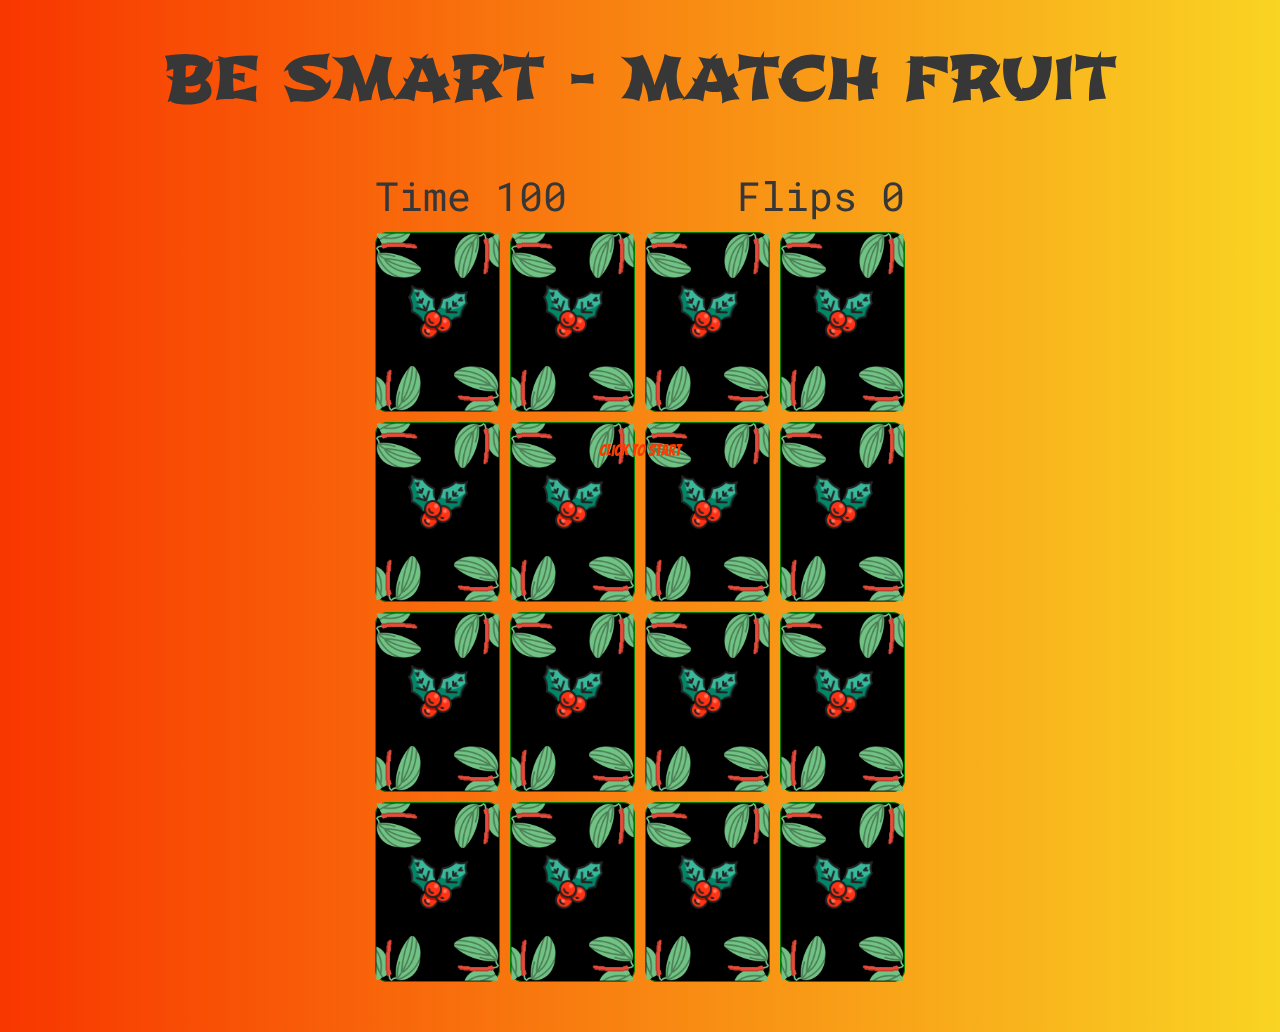
==== BFS/BeSmart/index.html @ 4e8f5250 "transfer from bitbucket" ====
<!DOCTYPE html>
<html lang="en">
    <head>
        <link href="./css/style.css" rel="stylesheet">
        <script src="./js/script.js" async ></script>
        <link href="https://fonts.googleapis.com/css2?family=Bangers&family=Roboto+Mono:wght@500&family=Shojumaru&display=swap" rel="stylesheet">        
        <title>Be smart and match card</title>
    </head>
    <body>
        <h1 class="game-title">BE SMART - MATCH FRUIT</h1>
        <div class="text visible">
            Click to Start
        </div>
        <div id="game-over-text" class="text">
            GAME OVER
            <span class="text-small">PLAY AGAIN</span>
        </div>
        <div id="winner-text" class="text">
            YOU WIN
            <span class="text-small">PLAY AGAIN</span>
        </div>
        <div class="container">
            <div class="info-container">
                <div class="game-info">
                    Time <span id="time-remaining">100</span>
                </div>
                <div class="game-info">
                    Flips <span id="flips">0</span>
                </div>
            </div>
            <div class="card">
                <div class="back-side face-side">
                    <img class="design-card design-card-top-left" src="./assets/Images/sideways.png"> 
                    <img class="design-card design-card-top-right" src="./assets/Images/sideways.png"> 
                    <img class="design-card design-card-bottom-left" src="./assets/Images/sideways.png"> 
                    <img class="design-card design-card-bottom-right" src="./assets/Images/sideways.png"> 
                    <img class="middle" src="./assets/Images/middle.png"> 
                </div>
                <div class="front-side face-side">
                    <img class="design-card design-card-top-left" src="./assets/Images/sideways2.png"> 
                    <img class="design-card design-card-top-right" src="./assets/Images/sideways2.png"> 
                    <img class="design-card design-card-bottom-left" src="./assets/Images/sideways2.png"> 
                    <img class="design-card design-card-bottom-right" src="./assets/Images/sideways2.png"> 
                    <img class="middle" src="./assets/Images/bananas.png"> 
                </div>
            </div>
            <div class="card">
                <div class="back-side face-side">
                    <img class="design-card design-card-top-left" src="./assets/Images/sideways.png"> 
                    <img class="design-card design-card-top-right" src="./assets/Images/sideways.png"> 
                    <img class="design-card design-card-bottom-left" src="./assets/Images/sideways.png"> 
                    <img class="design-card design-card-bottom-right" src="./assets/Images/sideways.png"> 
                    <img class="middle" src="./assets/Images/middle.png"> 
                </div>
                <div class="front-side face-side">
                    <img class="design-card design-card-top-left" src="./assets/Images/sideways2.png"> 
                    <img class="design-card design-card-top-right" src="./assets/Images/sideways2.png"> 
                    <img class="design-card design-card-bottom-left" src="./assets/Images/sideways2.png"> 
                    <img class="design-card design-card-bottom-right" src="./assets/Images/sideways2.png"> 
                    <img class="middle" src="./assets/Images/bananas.png"> 
                </div>
            </div>
            <div class="card">
                <div class="back-side face-side">
                    <img class="design-card design-card-top-left" src="./assets/Images/sideways.png"> 
                    <img class="design-card design-card-top-right" src="./assets/Images/sideways.png"> 
                    <img class="design-card design-card-bottom-left" src="./assets/Images/sideways.png"> 
                    <img class="design-card design-card-bottom-right" src="./assets/Images/sideways.png"> 
                    <img class="middle" src="./assets/Images/middle.png"> 
                </div>
                <div class="front-side face-side">
                    <img class="design-card design-card-top-left" src="./assets/Images/sideways2.png"> 
                    <img class="design-card design-card-top-right" src="./assets/Images/sideways2.png"> 
                    <img class="design-card design-card-bottom-left" src="./assets/Images/sideways2.png"> 
                    <img class="design-card design-card-bottom-right" src="./assets/Images/sideways2.png"> 
                    <img class="middle" src="./assets/Images/apple.png"> 
                </div>
            </div>
            <div class="card">
                <div class="back-side face-side">
                    <img class="design-card design-card-top-left" src="./assets/Images/sideways.png"> 
                    <img class="design-card design-card-top-right" src="./assets/Images/sideways.png"> 
                    <img class="design-card design-card-bottom-left" src="./assets/Images/sideways.png"> 
                    <img class="design-card design-card-bottom-right" src="./assets/Images/sideways.png"> 
                    <img class="middle" src="./assets/Images/middle.png"> 
                </div>
                <div class="front-side face-side">
                    <img class="design-card design-card-top-left" src="./assets/Images/sideways2.png"> 
                    <img class="design-card design-card-top-right" src="./assets/Images/sideways2.png"> 
                    <img class="design-card design-card-bottom-left" src="./assets/Images/sideways2.png"> 
                    <img class="design-card design-card-bottom-right" src="./assets/Images/sideways2.png"> 
                    <img class="middle" src="./assets/Images/apple.png"> 
                </div>
            </div>
            <div class="card">
                <div class="back-side face-side">
                    <img class="design-card design-card-top-left" src="./assets/Images/sideways.png"> 
                    <img class="design-card design-card-top-right" src="./assets/Images/sideways.png"> 
                    <img class="design-card design-card-bottom-left" src="./assets/Images/sideways.png"> 
                    <img class="design-card design-card-bottom-right" src="./assets/Images/sideways.png"> 
                    <img class="middle" src="./assets/Images/middle.png"> 
                </div>
                <div class="front-side face-side">
                    <img class="design-card design-card-top-left" src="./assets/Images/sideways2.png"> 
                    <img class="design-card design-card-top-right" src="./assets/Images/sideways2.png"> 
                    <img class="design-card design-card-bottom-left" src="./assets/Images/sideways2.png"> 
                    <img class="design-card design-card-bottom-right" src="./assets/Images/sideways2.png"> 
                    <img class="middle" src="./assets/Images/grapes.png"> 
                </div>
            </div>
            <div class="card">
                <div class="back-side face-side">
                    <img class="design-card design-card-top-left" src="./assets/Images/sideways.png"> 
                    <img class="design-card design-card-top-right" src="./assets/Images/sideways.png"> 
                    <img class="design-card design-card-bottom-left" src="./assets/Images/sideways.png"> 
                    <img class="design-card design-card-bottom-right" src="./assets/Images/sideways.png"> 
                    <img class="middle" src="./assets/Images/middle.png"> 
                </div>
                <div class="front-side face-side">
                    <img class="design-card design-card-top-left" src="./assets/Images/sideways2.png"> 
                    <img class="design-card design-card-top-right" src="./assets/Images/sideways2.png"> 
                    <img class="design-card design-card-bottom-left" src="./assets/Images/sideways2.png"> 
                    <img class="design-card design-card-bottom-right" src="./assets/Images/sideways2.png"> 
                    <img class="middle" src="./assets/Images/grapes.png"> 
                </div>
            </div>
            <div class="card">
                <div class="back-side face-side">
                    <img class="design-card design-card-top-left" src="./assets/Images/sideways.png"> 
                    <img class="design-card design-card-top-right" src="./assets/Images/sideways.png"> 
                    <img class="design-card design-card-bottom-left" src="./assets/Images/sideways.png"> 
                    <img class="design-card design-card-bottom-right" src="./assets/Images/sideways.png"> 
                    <img class="middle" src="./assets/Images/middle.png"> 
                </div>
                <div class="front-side face-side">
                    <img class="design-card design-card-top-left" src="./assets/Images/sideways2.png"> 
                    <img class="design-card design-card-top-right" src="./assets/Images/sideways2.png"> 
                    <img class="design-card design-card-bottom-left" src="./assets/Images/sideways2.png"> 
                    <img class="design-card design-card-bottom-right" src="./assets/Images/sideways2.png"> 
                    <img class="middle" src="./assets/Images/mango.png"> 
                </div>
            </div>
            <div class="card">
                <div class="back-side face-side">
                    <img class="design-card design-card-top-left" src="./assets/Images/sideways.png"> 
                    <img class="design-card design-card-top-right" src="./assets/Images/sideways.png"> 
                    <img class="design-card design-card-bottom-left" src="./assets/Images/sideways.png"> 
                    <img class="design-card design-card-bottom-right" src="./assets/Images/sideways.png"> 
                    <img class="middle" src="./assets/Images/middle.png"> 
                </div>
                <div class="front-side face-side">
                    <img class="design-card design-card-top-left" src="./assets/Images/sideways2.png"> 
                    <img class="design-card design-card-top-right" src="./assets/Images/sideways2.png"> 
                    <img class="design-card design-card-bottom-left" src="./assets/Images/sideways2.png"> 
                    <img class="design-card design-card-bottom-right" src="./assets/Images/sideways2.png"> 
                    <img class="middle" src="./assets/Images/mango.png"> 
                </div>
            </div>
            <div class="card">
                <div class="back-side face-side">
                    <img class="design-card design-card-top-left" src="./assets/Images/sideways.png"> 
                    <img class="design-card design-card-top-right" src="./assets/Images/sideways.png"> 
                    <img class="design-card design-card-bottom-left" src="./assets/Images/sideways.png"> 
                    <img class="design-card design-card-bottom-right" src="./assets/Images/sideways.png"> 
                    <img class="middle" src="./assets/Images/middle.png"> 
                </div>
                <div class="front-side face-side">
                    <img class="design-card design-card-top-left" src="./assets/Images/sideways2.png"> 
                    <img class="design-card design-card-top-right" src="./assets/Images/sideways2.png"> 
                    <img class="design-card design-card-bottom-left" src="./assets/Images/sideways2.png"> 
                    <img class="design-card design-card-bottom-right" src="./assets/Images/sideways2.png"> 
                    <img class="middle" src="./assets/Images/orange.png"> 
                </div>
            </div>
            <div class="card">
                <div class="back-side face-side">
                    <img class="design-card design-card-top-left" src="./assets/Images/sideways.png"> 
                    <img class="design-card design-card-top-right" src="./assets/Images/sideways.png"> 
                    <img class="design-card design-card-bottom-left" src="./assets/Images/sideways.png"> 
                    <img class="design-card design-card-bottom-right" src="./assets/Images/sideways.png"> 
                    <img class="middle" src="./assets/Images/middle.png"> 
                </div>
                <div class="front-side face-side">
                    <img class="design-card design-card-top-left" src="./assets/Images/sideways2.png"> 
                    <img class="design-card design-card-top-right" src="./assets/Images/sideways2.png"> 
                    <img class="design-card design-card-bottom-left" src="./assets/Images/sideways2.png"> 
                    <img class="design-card design-card-bottom-right" src="./assets/Images/sideways2.png"> 
                    <img class="middle" src="./assets/Images/orange.png"> 
                </div>
            </div>
            <div class="card">
                <div class="back-side face-side">
                    <img class="design-card design-card-top-left" src="./assets/Images/sideways.png"> 
                    <img class="design-card design-card-top-right" src="./assets/Images/sideways.png"> 
                    <img class="design-card design-card-bottom-left" src="./assets/Images/sideways.png"> 
                    <img class="design-card design-card-bottom-right" src="./assets/Images/sideways.png"> 
                    <img class="middle" src="./assets/Images/middle.png"> 
                </div>
                <div class="front-side face-side">
                    <img class="design-card design-card-top-left" src="./assets/Images/sideways2.png"> 
                    <img class="design-card design-card-top-right" src="./assets/Images/sideways2.png"> 
                    <img class="design-card design-card-bottom-left" src="./assets/Images/sideways2.png"> 
                    <img class="design-card design-card-bottom-right" src="./assets/Images/sideways2.png"> 
                    <img class="middle" src="./assets/Images/strawberry.png"> 
                </div>
            </div>
            <div class="card">
                <div class="back-side face-side">
                    <img class="design-card design-card-top-left" src="./assets/Images/sideways.png"> 
                    <img class="design-card design-card-top-right" src="./assets/Images/sideways.png"> 
                    <img class="design-card design-card-bottom-left" src="./assets/Images/sideways.png"> 
                    <img class="design-card design-card-bottom-right" src="./assets/Images/sideways.png"> 
                    <img class="middle" src="./assets/Images/middle.png"> 
                </div>
                <div class="front-side face-side">
                    <img class="design-card design-card-top-left" src="./assets/Images/sideways2.png"> 
                    <img class="design-card design-card-top-right" src="./assets/Images/sideways2.png"> 
                    <img class="design-card design-card-bottom-left" src="./assets/Images/sideways2.png"> 
                    <img class="design-card design-card-bottom-right" src="./assets/Images/sideways2.png"> 
                    <img class="middle" src="./assets/Images/strawberry.png"> 
                </div>
            </div>
            <div class="card">
                <div class="back-side face-side">
                    <img class="design-card design-card-top-left" src="./assets/Images/sideways.png"> 
                    <img class="design-card design-card-top-right" src="./assets/Images/sideways.png"> 
                    <img class="design-card design-card-bottom-left" src="./assets/Images/sideways.png"> 
                    <img class="design-card design-card-bottom-right" src="./assets/Images/sideways.png"> 
                    <img class="middle" src="./assets/Images/middle.png"> 
                </div>
                <div class="front-side face-side">
                    <img class="design-card design-card-top-left" src="./assets/Images/sideways2.png"> 
                    <img class="design-card design-card-top-right" src="./assets/Images/sideways2.png"> 
                    <img class="design-card design-card-bottom-left" src="./assets/Images/sideways2.png"> 
                    <img class="design-card design-card-bottom-right" src="./assets/Images/sideways2.png"> 
                    <img class="middle" src="./assets/Images/drink.png"> 
                </div>
            </div>
            <div class="card">
                <div class="back-side face-side">
                    <img class="design-card design-card-top-left" src="./assets/Images/sideways.png"> 
                    <img class="design-card design-card-top-right" src="./assets/Images/sideways.png"> 
                    <img class="design-card design-card-bottom-left" src="./assets/Images/sideways.png"> 
                    <img class="design-card design-card-bottom-right" src="./assets/Images/sideways.png"> 
                    <img class="middle" src="./assets/Images/middle.png"> 
                </div>
                <div class="front-side face-side">
                    <img class="design-card design-card-top-left" src="./assets/Images/sideways2.png"> 
                    <img class="design-card design-card-top-right" src="./assets/Images/sideways2.png"> 
                    <img class="design-card design-card-bottom-left" src="./assets/Images/sideways2.png"> 
                    <img class="design-card design-card-bottom-right" src="./assets/Images/sideways2.png"> 
                    <img class="middle" src="./assets/Images/drink.png"> 
                </div>
            </div>
            <div class="card">
                <div class="back-side face-side">
                    <img class="design-card design-card-top-left" src="./assets/Images/sideways.png"> 
                    <img class="design-card design-card-top-right" src="./assets/Images/sideways.png"> 
                    <img class="design-card design-card-bottom-left" src="./assets/Images/sideways.png"> 
                    <img class="design-card design-card-bottom-right" src="./assets/Images/sideways.png"> 
                    <img class="middle" src="./assets/Images/middle.png"> 
                </div>
                <div class="front-side face-side">
                    <img class="design-card design-card-top-left" src="./assets/Images/sideways2.png"> 
                    <img class="design-card design-card-top-right" src="./assets/Images/sideways2.png"> 
                    <img class="design-card design-card-bottom-left" src="./assets/Images/sideways2.png"> 
                    <img class="design-card design-card-bottom-right" src="./assets/Images/sideways2.png"> 
                    <img class="middle" src="./assets/Images/bananas.png"> 
                </div>
            </div>
            <div class="card">
                <div class="back-side face-side">
                    <img class="design-card design-card-top-left" src="./assets/Images/sideways.png"> 
                    <img class="design-card design-card-top-right" src="./assets/Images/sideways.png"> 
                    <img class="design-card design-card-bottom-left" src="./assets/Images/sideways.png"> 
                    <img class="design-card design-card-bottom-right" src="./assets/Images/sideways.png"> 
                    <img class="middle" src="./assets/Images/middle.png"> 
                </div>
                <div class="front-side face-side">
                    <img class="design-card design-card-top-left" src="./assets/Images/sideways2.png"> 
                    <img class="design-card design-card-top-right" src="./assets/Images/sideways2.png"> 
                    <img class="design-card design-card-bottom-left" src="./assets/Images/sideways2.png"> 
                    <img class="design-card design-card-bottom-right" src="./assets/Images/sideways2.png"> 
                    <img class="middle" src="./assets/Images/bananas.png"> 
                </div>
            </div>

        </div>
    </body>
</html>
---- BFS/BeSmart/css/style.css ----
* {
  box-sizing: border-box;
}

html {
  min-height: 100vh;
}

body {
  margin: 0;
  background-image: linear-gradient(to right, #f83600 0%, #f9d423 100%);
}

.game-title {
  color: #373737;
  font-weight: normal;
  text-align: center;
  font-size: 60px;
  font-family: 'Shojumaru', cursive;
}

.info-container {
  grid-column: 1 / -1;
  display: flex;
  justify-content: space-between;
}

.game-info {
  color: #373737;
  font-size: 40px;
  font-family: 'Roboto Mono', monospace;
}

.container {
  display: grid;
  grid-template-columns: repeat(4, auto);
  grid-gap: 10px;
  margin: 50px;
  justify-content: center;
  perspective: 500px;
}

.card {
  position: relative;
  height: 180px;
  width: 125px;
}

.back-side {
  background-color: black;
  border-color: green;
}

.face-side {
  position: absolute;
  width: 100%;
  height: 100%;
  display: flex;
  justify-content: center;
  align-items: center;
  backface-visibility: hidden;
  border-radius: 12px;
  border-width: 1px;
  border-style: solid;
  transition: transform 500ms ease-in-out;
  cursor: pointer;
}

.card.visible .back-side {
  transform: rotateY(-180deg);
}

.card.visible .front-side {
  transform: rotateY(0);
}

.card.matched .middle {
  animation: dance 1s linear infinite 500ms;
}

.text {
  position: fixed;
  top: 0;
  left: 0;
  right: 0;
  bottom: 0;
  justify-content: center;
  align-items: center;
  z-index: 100;
  color: #F83C01;
  display: none;
  cursor: pointer;
  font-family: 'Bangers', cursive;
}

.text-small {
  font-size: 50px;
}

.text.visible {
  display: flex;
  flex-direction: column;
  animation: text-grow 500ms forwards;
}

@keyframes text-grow {
  from {
    background-color: rgba(0, 0, 0, 0);
    font-size: 0;
  }
  to {
    background-color: rgba(0, 0, 0, .8);
    font-size: 100px;
  }
}

@keyframes dance {
  0%, 100%  {
    transform: rotate(0);
  }

  25% {
    transform: rotate(-30deg);
  }

  75% {
    transform: rotate(30deg);
  }
}

.front-side {
  background-color: yellowgreen;
  border-color: black;
  transform: rotateY(180deg);
}

.front-side:hover .middle {
  transform: scale(0.9);
}

.design-card {
  position: absolute;
  width: 45px;
  height: 45px;
  transition: width 100ms ease-in-out, height 100ms ease-in-out;
}

.back-side:hover .design-card {
  width: 50px;
  height: 50px;
}

.design-card-top-left {
  transform: rotate(270deg);
  top: 0;
  left: 0;
}

.design-card-top-right {
  top: 0;
  right: 0;
}

.design-card-bottom-left {
  transform: rotate(180deg);
  bottom: 0;
  left: 0;
}

.design-card-bottom-right {
  transform: rotate(90deg);
  bottom: 0;
  right: 0;
}

.middle {
  height: 60px;
  transform: translateY(-10px);
  transition: transform 100ms ease-in-out;
}

.back-side:hover .middle {
  transform: translateY(0);
}

@media (max-width: 600px) {
  .container {
    grid-template-columns: repeat(3, auto);
  }
}
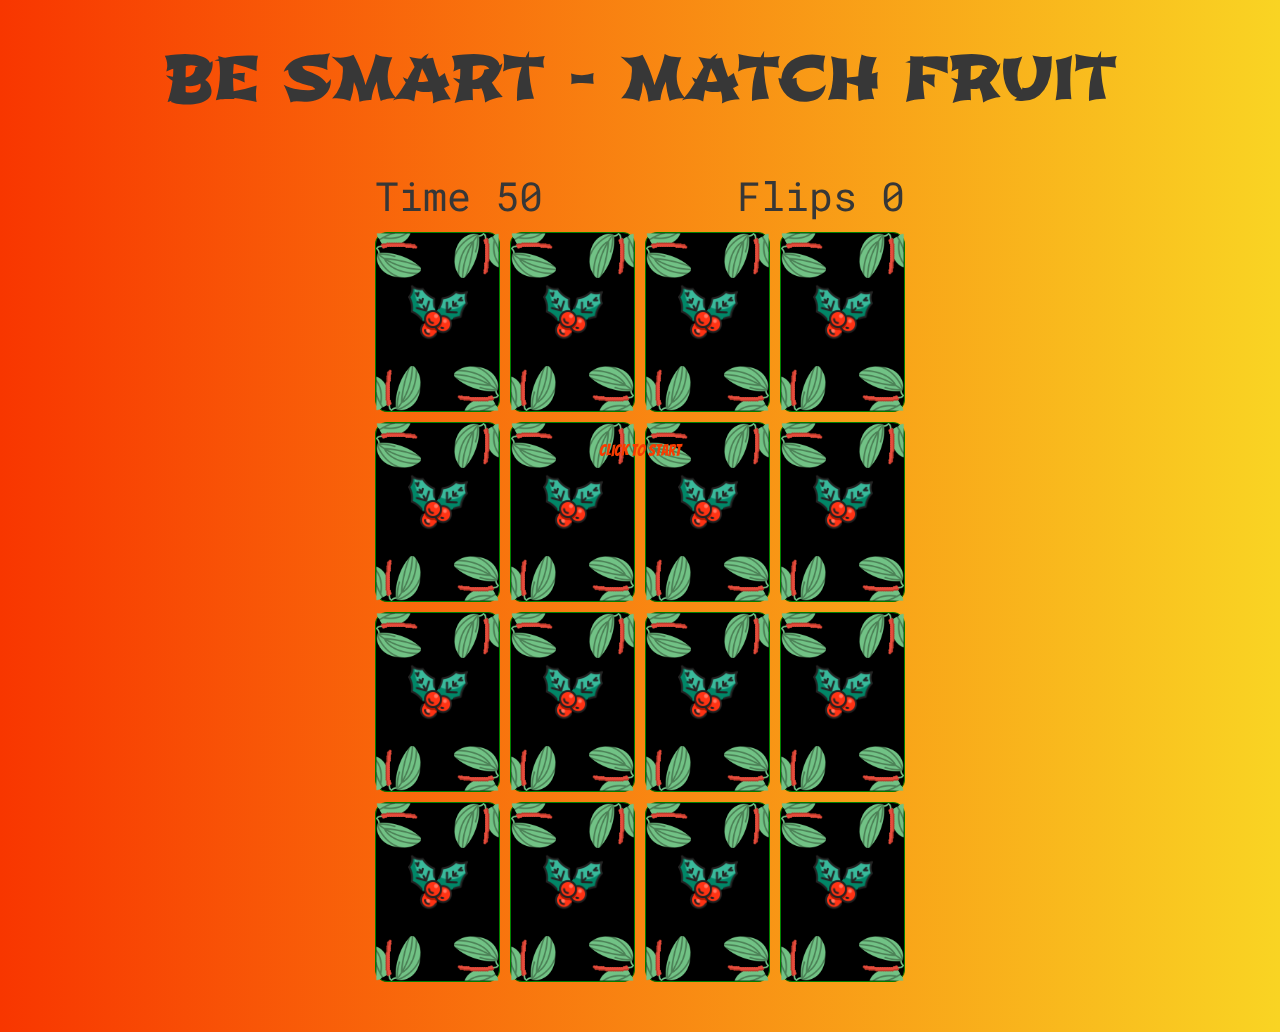
==== commit 21026bec: "starting cardMatch funct - Completed Timer, gameOver, winner funct" ====
--- a/BFS/BeSmart/index.html
+++ b/BFS/BeSmart/index.html
@@ -22,7 +22,7 @@
         <div class="container">
             <div class="info-container">
                 <div class="game-info">
-                    Time <span id="time-remaining">100</span>
+                    Time <span id="time-remaining">50</span>
                 </div>
                 <div class="game-info">
                     Flips <span id="flips">0</span>
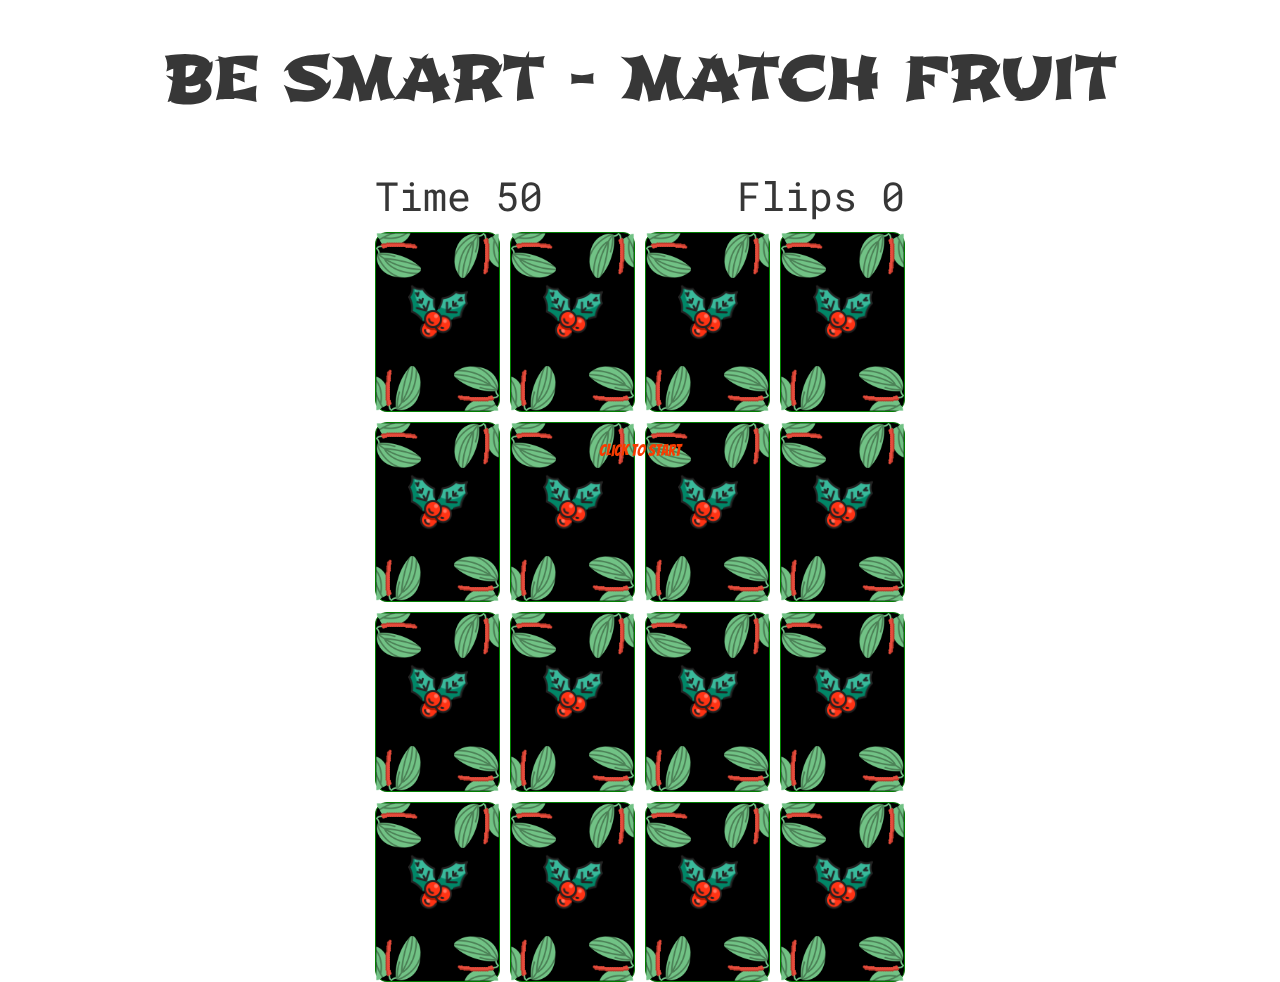
==== commit 031da773: "Add background-video in BeSmart" ====
--- a/BFS/BeSmart/index.html
+++ b/BFS/BeSmart/index.html
@@ -7,6 +7,11 @@
         <title>Be smart and match card</title>
     </head>
     <body>
+        <div class="video-container">
+            <video autoplay loop muted>
+                <source src="assets/Video/re.mp4" type="video/mp4">
+            </video>
+        </div>
         <h1 class="game-title">BE SMART - MATCH FRUIT</h1>
         <div class="text visible">
             Click to Start
--- a/BFS/BeSmart/css/style.css
+++ b/BFS/BeSmart/css/style.css
@@ -8,7 +8,16 @@
 
 body {
   margin: 0;
-  background-image: linear-gradient(to right, #f83600 0%, #f9d423 100%);
+  width: 100%;
+  height: 100vh;
+}
+
+.video-container {
+  position: absolute;
+  top: 0;
+  left: 0;
+  width: 100%;
+  height: 100vh;
 }
 
 .game-title {
@@ -17,6 +26,7 @@
   text-align: center;
   font-size: 60px;
   font-family: 'Shojumaru', cursive;
+  position: relative;
 }
 
 .info-container {
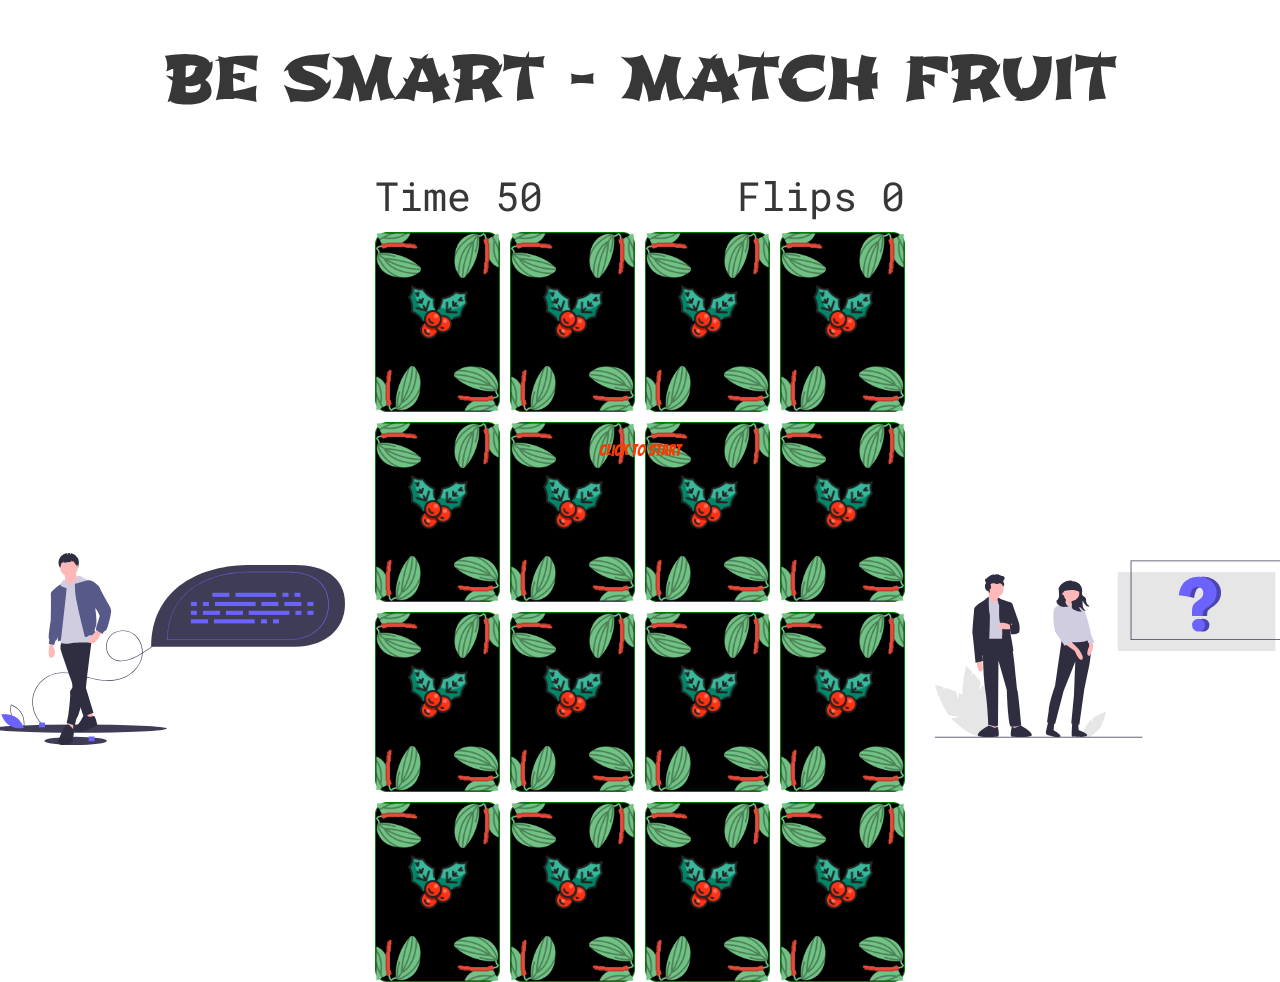
==== commit 11ae3d86: "Be FAST view | Be SMART add svg image" ====
--- a/BFS/BeSmart/index.html
+++ b/BFS/BeSmart/index.html
@@ -289,7 +289,8 @@
                     <img class="middle" src="./assets/Images/bananas.png"> 
                 </div>
             </div>
-
+            <img class="svg-imgright" src="assets/Images/undraw_source_code_xx2e.svg" alt="Svg Image" />
+            <img class="svg-imgleft" src="assets/Images/undraw_faq_rjoy.svg" alt="Svg Image" />
         </div>
     </body>
 </html>--- a/BFS/BeSmart/css/style.css
+++ b/BFS/BeSmart/css/style.css
@@ -10,6 +10,7 @@
   margin: 0;
   width: 100%;
   height: 100vh;
+  position: absolute;
 }
 
 .video-container {
@@ -193,6 +194,22 @@
   transform: translateY(0);
 }
 
+.svg-imgright {
+  position: absolute;
+  top: 44%;
+  right: 75%;
+  width: 30%;
+  height: 30%;
+}
+
+.svg-imgleft {
+  position: absolute;
+  top: 44%;
+  left: 75%;
+  width: 30%;
+  height: 30%;
+}
+
 @media (max-width: 600px) {
   .container {
     grid-template-columns: repeat(3, auto);
